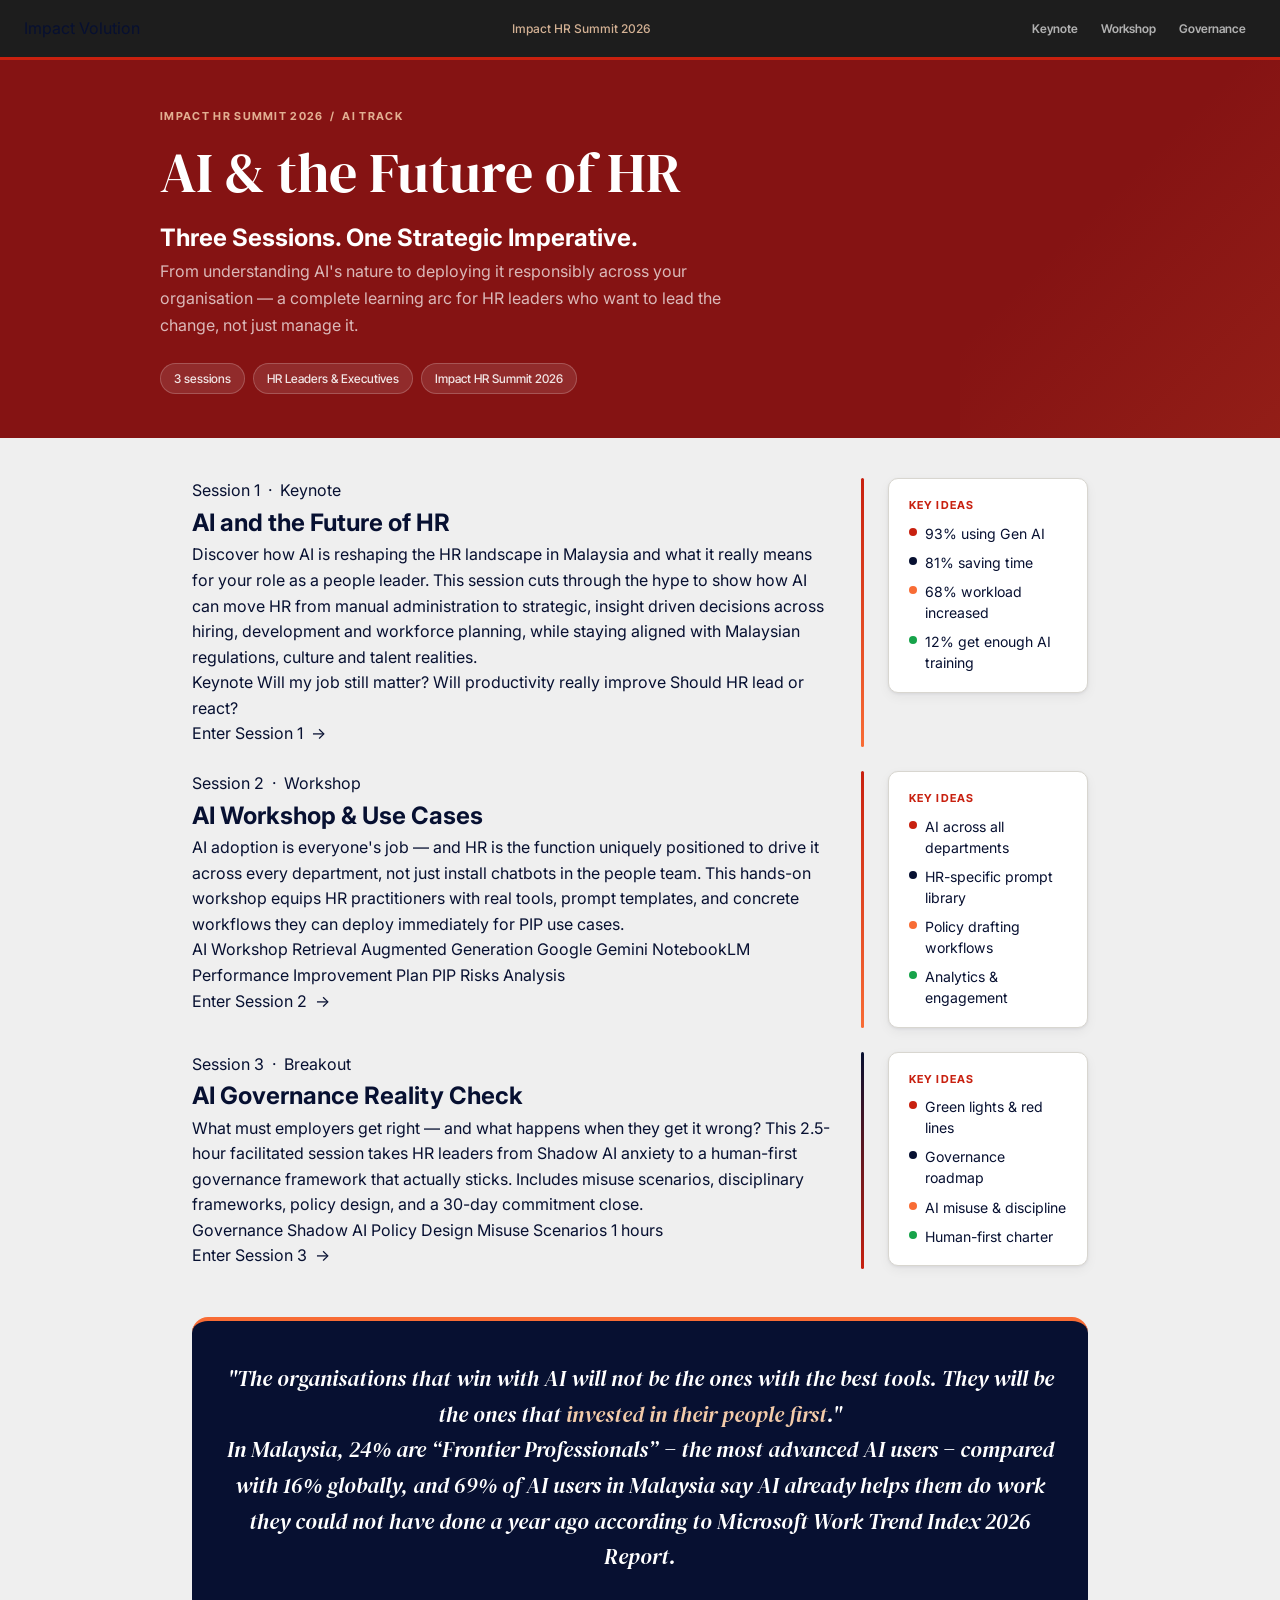
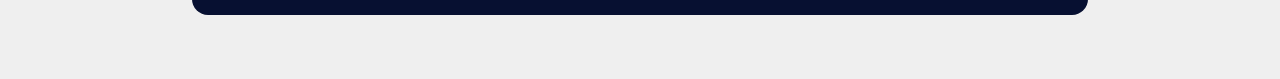
==== index.html @ 8b5d9329 "Update workshop description and duration" ====
<!DOCTYPE html>
<html lang="en">
<head>
  <meta charset="UTF-8">
  <meta name="viewport" content="width=device-width, initial-scale=1.0">
  <title>Impact HR Summit 2026 — Futurify AI</title>
  <link rel="stylesheet" href="styles.css">
</head>
<body>

<nav class="topbar">
  <div class="topbar-logos">
    <span class="topbar-logo-text">Impact Volution</span>
  </div>
  <span class="topbar-session">Impact HR Summit 2026</span>
  <div class="topbar-nav">
    <a href="keynote-v2.html">Keynote</a>
    <a href="workshop.html">Workshop</a>
    <a href="governance.html">Governance</a>    
  </div>
</nav>

<!-- Hero -->
<div class="landing-hero">
  <div style="max-width:960px;margin:0 auto;">
    <div class="conf-tag">Impact HR Summit 2026 &nbsp;/&nbsp; AI Track</div>
    <h1>AI &amp; the Future of HR</h1>
    <h2>Three Sessions. One Strategic Imperative.</h2>
    <p class="hero-sub">From understanding AI's nature to deploying it responsibly across your organisation — a complete learning arc for HR leaders who want to lead the change, not just manage it.</p>
    <div class="hero-chips">
      <span class="hero-chip">3 sessions</span>
      <span class="hero-chip">HR Leaders &amp; Executives</span>
      <span class="hero-chip">Impact HR Summit 2026</span>
    </div>
  </div>
</div>

<div class="page-shell">

  <!-- Session cards -->
  <div style="display:flex;flex-direction:column;gap:1.5rem;margin-bottom:3rem;">

    <!-- Session 1: Keynote -->
    <div class="session-card">
      <div style="display:flex;align-items:flex-start;gap:1.5rem;flex-wrap:wrap;">
        <div style="flex:1;min-width:260px;">
          <div class="session-num">Session 1 &nbsp;·&nbsp; Keynote</div>
          <h2>AI and the Future of HR</h2>
          <p>Discover how AI is reshaping the HR landscape in Malaysia and what it really means for your role as a people leader. This session cuts through the hype to show how AI can move HR from manual administration to strategic, insight driven decisions across hiring, development and workforce planning, while staying aligned with Malaysian regulations, culture and talent realities.</p>
          <div class="card-chips">
            <span class="card-chip">Keynote</span>
            <span class="card-chip">Will my job still matter?</span>
            <span class="card-chip">Will productivity really improve</span>
            <span class="card-chip">Should HR lead or react?</span>
          </div>
          <a href="keynote-v2.html" class="enter-btn">Enter Session 1 &nbsp;→</a>
        </div>
        <div style="width:3px;align-self:stretch;background:linear-gradient(to bottom,var(--col-red),var(--col-orange));border-radius:2px;flex-shrink:0;" class="session-accent-bar"></div>
        <div style="width:200px;flex-shrink:0;display:flex;flex-direction:column;gap:0.75rem;">
          <div class="card-sm" style="margin-bottom:0;">
            <div class="eyebrow">Key Ideas</div>
            <ul class="pill-list" style="margin-top:.5rem;">
              <li><span class="dot dot-red"></span>93% using Gen AI</li>
              <li><span class="dot dot-navy"></span>81% saving time</li>
              <li><span class="dot dot-orange"></span>68% workload increased</li>
              <li><span class="dot dot-green"></span>12% get enough AI training</li>
            </ul>
          </div>
        </div>
      </div>
    </div>

    <!-- Session 2: Workshop -->
    <div class="session-card">
      <div style="display:flex;align-items:flex-start;gap:1.5rem;flex-wrap:wrap;">
        <div style="flex:1;min-width:260px;">
          <div class="session-num">Session 2 &nbsp;·&nbsp; Workshop</div>
          <h2>AI Workshop &amp; Use Cases</h2>
          <p>AI adoption is everyone's job — and HR is the function uniquely positioned to drive it across every department, not just install chatbots in the people team. This hands-on workshop equips HR practitioners with real tools, prompt templates, and concrete workflows they can deploy immediately for PIP use cases.</p>
          <div class="card-chips">
            <span class="card-chip">AI Workshop</span>
            <span class="card-chip">Retrieval Augmented Generation</span>
            <span class="card-chip">Google Gemini</span>
            <span class="card-chip">NotebookLM</span>
            <span class="card-chip">Performance Improvement Plan</span>
            <span class="card-chip">PIP Risks Analysis</span>
          </div>
          <a href="workshop.html" class="enter-btn">Enter Session 2 &nbsp;→</a>
        </div>
        <div style="width:3px;align-self:stretch;background:linear-gradient(to bottom,var(--col-red),var(--col-orange));border-radius:2px;flex-shrink:0;" class="session-accent-bar"></div>
        <div style="width:200px;flex-shrink:0;display:flex;flex-direction:column;gap:0.75rem;">
          <div class="card-sm" style="margin-bottom:0;">
            <div class="eyebrow">Key Ideas</div>
            <ul class="pill-list" style="margin-top:.5rem;">
              <li><span class="dot dot-red"></span>AI across all departments</li>
              <li><span class="dot dot-navy"></span>HR-specific prompt library</li>
              <li><span class="dot dot-orange"></span>Policy drafting workflows</li>
              <li><span class="dot dot-green"></span>Analytics &amp; engagement</li>
            </ul>
          </div>
        </div>
      </div>
    </div>

    <!-- Session 3: Governance (external) -->
    <div class="session-card">
      <div style="display:flex;align-items:flex-start;gap:1.5rem;flex-wrap:wrap;">
        <div style="flex:1;min-width:260px;">
          <div class="session-num">Session 3 &nbsp;·&nbsp; Breakout</div>
          <h2>AI Governance Reality Check</h2>
          <p>What must employers get right — and what happens when they get it wrong? This 2.5-hour facilitated session takes HR leaders from Shadow AI anxiety to a human-first governance framework that actually sticks. Includes misuse scenarios, disciplinary frameworks, policy design, and a 30-day commitment close.</p>
          <div class="card-chips">
            <span class="card-chip">Governance</span>
            <span class="card-chip">Shadow AI</span>
            <span class="card-chip">Policy Design</span>
            <span class="card-chip">Misuse Scenarios</span>
            <span class="card-chip">1 hours</span>
          </div>
          <a href="https://webparts360-ai.github.io/impact-hr/governance.html" target="_blank" class="enter-btn external">Enter Session 3 &nbsp;→</a>
        </div>
        <div style="width:3px;align-self:stretch;background:linear-gradient(to bottom,var(--col-navy),var(--col-red));border-radius:2px;flex-shrink:0;" class="session-accent-bar"></div>
        <div style="width:200px;flex-shrink:0;display:flex;flex-direction:column;gap:0.75rem;">
          <div class="card-sm" style="margin-bottom:0;">
            <div class="eyebrow">Key Ideas</div>
            <ul class="pill-list" style="margin-top:.5rem;">
              <li><span class="dot dot-red"></span>Green lights &amp; red lines</li>
              <li><span class="dot dot-navy"></span>Governance roadmap</li>
              <li><span class="dot dot-orange"></span>AI misuse &amp; discipline</li>
              <li><span class="dot dot-green"></span>Human-first charter</li>
            </ul>
          </div>
        </div>
      </div>
    </div>

  </div>

  <!-- Closing quote -->
  <div class="final-quote">
    <p>"The organisations that win with AI will not be the ones with the best tools. They will be the ones that <span class="quote-accent">invested in their people first</span>."</br>In Malaysia, 24%  are “Frontier Professionals” − the most advanced AI users − compared with 16% globally, and 69% of AI users in Malaysia say AI already helps them do work they could not have done a year ago according to <a href="" target="_blank">Microsoft Work Trend Index 2026 Report</a>.</p>
  </div>

</div>

<style>
  @media (max-width: 700px) {
    .session-accent-bar { display: none; }
  }
</style>

</body>
</html>
---- styles.css ----
/* ============================================================
   Impact HR Summit 2026 — AI Governance Reality Check
   Shared stylesheet — conference-branded
   ============================================================ */

@import url('https://fonts.googleapis.com/css2?family=DM+Serif+Display:ital@0;1&family=Inter:wght@400;500;600&family=Inter+Tight:wght@600;700&display=swap');

/* --- Tokens --- */
:root {
  --col-bg:          #EFEFEF;
  --col-surface:     #FFFFFF;
  --col-border:      #D8D6D0;
  --col-border-lt:   #E6E4DF;

  /* Conference navy */
  --col-navy:        #071031;
  --col-navy-80:     rgba(7,16,49,0.80);
  --col-navy-12:     rgba(7,16,49,0.08);

  /* Conference red-orange scale */
  --col-red-dark:    #851313;
  --col-red:         #C8200F;
  --col-orange:      #F86C35;
  --col-peach:       #F3CBA9;

  /* Semantic */
  --col-green:       #166534;
  --col-green-bg:    #DCFCE7;
  --col-green-bd:    #BBF7D0;
  --col-amber:       #92400E;
  --col-amber-bg:    #FEF3C7;
  --col-amber-bd:    #FCD34D;
  --col-red-bg:      #FEE2E2;
  --col-red-bd:      #FECACA;
  --col-red-text:    #991B1B;

  --col-muted:       #4A4E6A;
  --col-text:        #071031;

  --ff-display:      'DM Serif Display', Georgia, serif;
  --ff-body:         'Inter', system-ui, sans-serif;
  --ff-tight:        'Inter Tight', 'Inter', system-ui, sans-serif;

  --radius-sm:       6px;
  --radius-md:       10px;
  --radius-lg:       16px;

  --shadow-card:     0 1px 3px rgba(7,16,49,0.07), 0 4px 12px rgba(7,16,49,0.05);
}

/* --- Reset --- */
*, *::before, *::after { box-sizing: border-box; margin: 0; padding: 0; }
html { font-size: 16px; scroll-behavior: smooth; }
body {
  font-family: var(--ff-body);
  background: var(--col-bg);
  color: var(--col-text);
  line-height: 1.6;
  min-height: 100vh;
}
img { display: block; max-width: 100%; }
a { color: inherit; text-decoration: none; }

/* ── Top nav ── */
.topbar {
  position: sticky;
  top: 0;
  z-index: 100;
  background: #1D1D1D;
  border-bottom: 3px solid var(--col-red);
  height: 60px;
  display: flex;
  align-items: center;
  justify-content: space-between;
  padding: 0 1.5rem;
  gap: 1rem;
}
.topbar-logos {
  display: flex;
  align-items: center;
  gap: 14px;
}
.topbar-logos img.conf-logo {
  height: 36px;
  width: auto;
  /* logo has black bg — mix-blend makes it work on navy */
  mix-blend-mode: lighten;
  filter: brightness(1.1);
}
.topbar-logos img.co-logo {
  height: 30px;
  width: auto;
  mix-blend-mode: lighten;
  filter: brightness(1.1);
}
.topbar-logo-sep {
  width: 1px;
  height: 24px;
  background: rgba(255,255,255,0.2);
}
.topbar-session {
  font-size: 12px;
  color: var(--col-peach);
  font-weight: 500;
  opacity: 0.85;
  white-space: nowrap;
  overflow: hidden;
  text-overflow: ellipsis;
  max-width: 320px;
}
.topbar-nav {
  display: flex;
  align-items: center;
  gap: 3px;
  flex-shrink: 0;
}
.topbar-nav a {
  font-size: 12px;
  font-weight: 600;
  color: rgba(255,255,255,0.65);
  padding: 5px 10px;
  border-radius: var(--radius-sm);
  transition: background 0.15s, color 0.15s;
  white-space: nowrap;
  font-family: var(--ff-tight);
}
.topbar-nav a:hover {
  background: rgba(255,255,255,0.1);
  color: #fff;
}
.topbar-nav a.active {
  background: var(--col-red);
  color: #fff;
}

/* ── Page shell ── */
.page-shell {
  max-width: 960px;
  margin: 0 auto;
  padding: 2.5rem 2rem 4rem;
}

/* ── Eyebrow ── */
.eyebrow {
  font-family: var(--ff-tight);
  font-size: 11px;
  font-weight: 700;
  letter-spacing: 0.1em;
  text-transform: uppercase;
  color: var(--col-red);
  margin-bottom: 0.4rem;
}

/* ── Page hero ── */
.page-hero {
  background: linear-gradient(135deg, #851313 0%, #C8200F 55%, #F86C35 100%);
  padding: 2.5rem 2rem 2rem;
  border-radius: var(--radius-lg);
  margin-bottom: 2.5rem;
}

.page-hero h1 {
  color: #fff;
}

.page-hero p {
  color: rgba(255,255,255,0.80);
}

.page-hero .eyebrow {
  color: rgba(255,255,255,0.70);
}

.page-hero .time-chip {
  background: rgba(0,0,0,0.25);
  color: #fff;
}

.page-hero .phase-chip {
  background: rgba(255,255,255,0.12);
  border-color: rgba(255,255,255,0.25);
  color: rgba(255,255,255,0.88);
}

.time-chip {
  display: inline-flex;
  align-items: center;
  gap: 5px;
  background: var(--col-navy);
  color: #fff;
  font-size: 12px;
  font-weight: 600;
  padding: 4px 12px;
  border-radius: 20px;
  font-family: var(--ff-tight);
}
.phase-chip {
  display: inline-flex;
  align-items: center;
  gap: 5px;
  background: var(--col-surface);
  border: 1px solid var(--col-border);
  color: var(--col-muted);
  font-size: 12px;
  font-weight: 500;
  padding: 4px 12px;
  border-radius: 20px;
  font-family: var(--ff-tight);
}

/* ── Cards ── */
.card {
  background: var(--col-surface);
  border: 1px solid var(--col-border);
  border-radius: var(--radius-lg);
  box-shadow: var(--shadow-card);
  padding: 1.5rem;
  margin-bottom: 1.25rem;
}
.card-sm {
  background: var(--col-surface);
  border: 1px solid var(--col-border);
  border-radius: var(--radius-md);
  box-shadow: var(--shadow-card);
  padding: 1.125rem 1.25rem;
  margin-bottom: 1rem;
}
.card h2 {
  font-family: var(--ff-display);
  font-size: 1.35rem;
  font-weight: 400;
  margin-bottom: 0.5rem;
  color: var(--col-navy);
}
.card h3 {
  font-family: var(--ff-tight);
  font-size: 0.95rem;
  font-weight: 600;
  margin-bottom: 0.4rem;
  color: var(--col-navy);
}
.card p { font-size: 0.9rem; color: var(--col-muted); line-height: 1.65; }

/* ── Grids ── */
.grid-2 {
  display: grid;
  grid-template-columns: 1fr 1fr;
  gap: 1.25rem;
  margin-bottom: 1.25rem;
}
.grid-3 {
  display: grid;
  grid-template-columns: 1fr 1fr 1fr;
  gap: 1rem;
  margin-bottom: 1.25rem;
}
@media (max-width: 700px) {
  .grid-2, .grid-3 { grid-template-columns: 1fr; }
  .topbar-session { display: none; }
  .topbar-nav a { font-size: 11px; padding: 4px 7px; }
}

/* ── Left-accent activity card ── */
.activity-card {
  background: var(--col-surface);
  border: 1px solid var(--col-border);
  border-left: 4px solid var(--col-navy);
  border-radius: 0 var(--radius-md) var(--radius-md) 0;
  padding: 1.125rem 1.25rem;
  margin-bottom: 1rem;
  box-shadow: var(--shadow-card);
}
.activity-card.green  { border-left-color: #16A34A; }
.activity-card.amber  { border-left-color: var(--col-orange); }
.activity-card.red    { border-left-color: var(--col-red); }
.activity-card h3 {
  font-family: var(--ff-tight);
  font-size: 0.95rem;
  font-weight: 600;
  margin-bottom: 0.35rem;
  color: var(--col-navy);
}
.activity-card p { font-size: 0.88rem; color: var(--col-muted); line-height: 1.6; }

/* ── Exercise box ── */
.exercise-box {
  background: rgba(7,16,49,0.04);
  border: 1px solid rgba(7,16,49,0.14);
  border-left: 4px solid var(--col-orange);
  border-radius: 0 var(--radius-md) var(--radius-md) 0;
  padding: 1.125rem 1.25rem;
  margin: 1rem 0;
}
.exercise-box .ex-label {
  font-family: var(--ff-tight);
  font-size: 11px;
  font-weight: 700;
  letter-spacing: 0.09em;
  text-transform: uppercase;
  color: var(--col-red);
  margin-bottom: 0.5rem;
}
.exercise-box p { font-size: 0.88rem; color: var(--col-text); line-height: 1.65; margin-bottom: 0.4rem; }
.exercise-box p:last-child { margin-bottom: 0; }
.exercise-box .prompt-text { font-style: italic; color: var(--col-muted); }

/* ── Hard question callout ── */
.hq-box {
  background: #FFF5F5;
  border: 1px solid #FECACA;
  border-left: 4px solid var(--col-red);
  border-radius: 0 var(--radius-md) var(--radius-md) 0;
  padding: 0.875rem 1.125rem;
  margin: 0.75rem 0;
  font-size: 0.9rem;
  color: var(--col-red-dark);
  line-height: 1.6;
}
.hq-box .hq-label {
  font-family: var(--ff-tight);
  font-size: 10px;
  font-weight: 700;
  letter-spacing: 0.1em;
  text-transform: uppercase;
  color: var(--col-red);
  margin-bottom: 0.35rem;
}

/* ── Dot lists ── */
.pill-list {
  list-style: none;
  display: flex;
  flex-direction: column;
  gap: 0.5rem;
  margin: 0.75rem 0 0;
}
.pill-list li {
  display: flex;
  align-items: flex-start;
  gap: 8px;
  font-size: 0.88rem;
  line-height: 1.5;
  color: var(--col-text);
}
.pill-list .dot {
  width: 8px;
  height: 8px;
  border-radius: 50%;
  flex-shrink: 0;
  margin-top: 5px;
}
.dot-green  { background: #16A34A; }
.dot-red    { background: var(--col-red); }
.dot-navy   { background: var(--col-navy); }
.dot-orange { background: var(--col-orange); }

/* ── Stage list ── */
.stage-list { display: flex; flex-direction: column; gap: 0.75rem; margin: 0.75rem 0 0; }
.stage-row  { display: flex; align-items: flex-start; gap: 12px; }
.stage-num {
  width: 26px; height: 26px;
  border-radius: 50%;
  background: var(--col-red);
  color: #fff;
  font-family: var(--ff-tight);
  font-size: 12px; font-weight: 700;
  display: flex; align-items: center; justify-content: center;
  flex-shrink: 0; margin-top: 1px;
}
.stage-body h4 { font-family: var(--ff-tight); font-size: 0.9rem; font-weight: 600; margin-bottom: 2px; color: var(--col-navy); }
.stage-body p  { font-size: 0.83rem; color: var(--col-muted); line-height: 1.55; }

/* ── Checklist ── */
.checklist { list-style: none; display: flex; flex-direction: column; gap: 0.5rem; margin: 0.75rem 0 0; }
/*
.checklist li { display: flex; align-items: flex-start; gap: 9px; font-size: 0.88rem; color: var(--col-muted); line-height: 1.5; }
*/
.checklist li {
  display: flex;
  align-items: flex-start;
  gap: 9px;
  font-size: 0.88rem;
  color: var(--col-muted);
  line-height: 1.5;
}

.checklist li > span,
.checklist li > p,
.checklist li > div:last-child {
  flex: 1;
  min-width: 0;
}
.check-icon {
  width: 16px; height: 16px;
  border-radius: 4px;
  border: 1.5px solid var(--col-border);
  flex-shrink: 0; margin-top: 2px;
  display: flex; align-items: center; justify-content: center;
}
.check-icon.filled {
  background: var(--col-red);
  border-color: var(--col-red);
}
.check-icon.filled::after {
  content: '';
  display: block;
  width: 8px; height: 5px;
  border-left: 2px solid #fff;
  border-bottom: 2px solid #fff;
  transform: rotate(-45deg) translate(1px, -1px);
}

/* ── Image placeholder ── */
.img-placeholder {
  width: 100%;
  background: #F0EEE9;
  border: 1.5px dashed var(--col-border);
  border-radius: var(--radius-md);
  display: flex;
  flex-direction: column;
  align-items: center;
  justify-content: center;
  gap: 8px;
  color: var(--col-muted);
  font-size: 0.8rem;
  text-align: center;
  padding: 1.5rem 1rem;
}
.img-placeholder svg { opacity: 0.3; }

/* ── Stat cards ── */
.stat-card {
  background: var(--col-surface);
  border: 1px solid var(--col-border);
  border-top: 3px solid var(--col-red);
  border-radius: var(--radius-md);
  padding: 1.25rem;
  text-align: center;
  box-shadow: var(--shadow-card);
}
.stat-card .stat-num {
  font-family: var(--ff-display);
  font-size: 2rem;
  color: var(--col-navy);
  line-height: 1.1;
  margin-bottom: 0.35rem;
}
.stat-card .stat-label { font-size: 0.8rem; color: var(--col-muted); line-height: 1.4; }

/* ── Rhetorical question banner ── */
.rq-banner {
  background: var(--col-navy);
  color: #fff;
  border-radius: var(--radius-md);
  padding: 1.125rem 1.5rem;
  margin: 0.75rem 0;
  font-family: var(--ff-display);
  font-size: 1.1rem;
  font-style: italic;
  line-height: 1.5;
  border-left: 4px solid var(--col-orange);
}

/* ── Tools / scenario tables ── */
.tools-table { width: 100%; border-collapse: collapse; font-size: 0.85rem; }
.tools-table th {
  font-family: var(--ff-tight);
  font-size: 11px; font-weight: 700;
  letter-spacing: 0.07em; text-transform: uppercase;
  color: var(--col-muted);
  text-align: left;
  padding: 10px 12px;
  border-bottom: 1px solid var(--col-border);
  background: var(--col-bg);
}
.tools-table td {
  padding: 10px 12px;
  border-bottom: 1px solid var(--col-border-lt);
  vertical-align: top;
  color: var(--col-text);
  line-height: 1.5;
}
.tools-table tr:last-child td { border-bottom: none; }
.tools-table tr:hover td { background: #F7F6F2; }

/* ── Badges ── */
.badge-green  { display: inline-block; background: var(--col-green-bg);  color: var(--col-green);    font-size: 11px; font-weight: 600; padding: 2px 8px; border-radius: 20px; border: 1px solid var(--col-green-bd); }
.badge-amber  { display: inline-block; background: var(--col-amber-bg);  color: var(--col-amber);    font-size: 11px; font-weight: 600; padding: 2px 8px; border-radius: 20px; border: 1px solid var(--col-amber-bd); }
.badge-red    { display: inline-block; background: var(--col-red-bg);    color: var(--col-red-text); font-size: 11px; font-weight: 600; padding: 2px 8px; border-radius: 20px; border: 1px solid var(--col-red-bd); }
.badge-navy   { display: inline-block; background: var(--col-navy-12);   color: var(--col-navy);     font-size: 11px; font-weight: 600; padding: 2px 8px; border-radius: 20px; border: 1px solid rgba(7,16,49,0.18); }

/* ── Section divider ── */
.section-divider { border: none; border-top: 1px solid var(--col-border); margin: 2rem 0; }

/* ── Facilitator note ── */
.facilitator-note {
  background: rgba(7,16,49,0.04);
  border: 1px solid var(--col-border);
  border-radius: var(--radius-md);
  padding: 0.875rem 1.125rem;
  margin: 0.75rem 0;
  font-size: 0.83rem;
  color: var(--col-muted);
  line-height: 1.6;
}
.facilitator-note strong { font-weight: 600; color: var(--col-navy); }

/* ── Pledge card ── */
.pledge-card {
  background: var(--col-navy);
  color: #fff;
  border-radius: var(--radius-lg);
  padding: 2rem;
  margin-bottom: 1.25rem;
}
.pledge-card h2 {
  font-family: var(--ff-display);
  font-size: 1.5rem; font-weight: 400;
  color: #fff; margin-bottom: 0.5rem;
}
.pledge-card p { font-size: 0.9rem; color: rgba(255,255,255,0.72); line-height: 1.65; }
.pledge-option {
  background: rgba(255,255,255,0.08);
  border: 1px solid rgba(255,255,255,0.15);
  border-left: 3px solid var(--col-orange);
  border-radius: 0 var(--radius-md) var(--radius-md) 0;
  padding: 0.875rem 1.125rem;
  margin-top: 0.75rem;
  font-size: 0.88rem;
  color: rgba(255,255,255,0.88);
  line-height: 1.55;
}
.pledge-option strong { display: block; font-family: var(--ff-tight); font-size: 0.85rem; font-weight: 600; color: var(--col-peach); margin-bottom: 3px; }

/* ── Landing hero ── */
.landing-hero {
  background: var(--col-red-dark);
  color: #fff;
  padding: 3rem 2rem 2.75rem;
  position: relative;
  overflow: hidden;
}
.landing-hero::before {
  content: '';
  position: absolute;
  top: 0; right: 0;
  width: 320px; height: 100%;
  background: linear-gradient(135deg, transparent 40%, rgba(248,108,53,0.12) 100%);
  pointer-events: none;
}
.landing-hero .conf-tag {
  font-family: var(--ff-tight);
  font-size: 11px; font-weight: 700;
  letter-spacing: 0.12em; text-transform: uppercase;
  color: var(--col-peach); opacity: 0.85;
  margin-bottom: 1rem;
}
.landing-hero h1 {
  font-family: var(--ff-display);
  font-size: clamp(2.25rem, 6vw, 3.5rem);
  font-weight: 400;
  line-height: 1.1; color: #fff;
  max-width: 700px; margin-bottom: 1rem;
}
.landing-hero .hero-sub {
  font-size: 1rem;
  color: rgba(255,255,255,0.70);
  max-width: 580px; line-height: 1.7; margin-bottom: 1.5rem;
}
.landing-hero .hero-chips { display: flex; flex-wrap: wrap; gap: 0.5rem; }
.hero-chip {
  background: rgba(255,255,255,0.10);
  border: 1px solid rgba(255,255,255,0.20);
  color: rgba(255,255,255,0.88);
  font-size: 12px; font-weight: 500;
  padding: 5px 13px; border-radius: 20px;
  font-family: var(--ff-tight);
}

/* ── Agenda table ── */
.agenda-table { width: 100%; border-collapse: collapse; }
.agenda-table tr:hover td { background: #F7F6F2; }
.agenda-table td { padding: 13px 14px; border-bottom: 1px solid var(--col-border-lt); font-size: 0.88rem; vertical-align: top; }
.agenda-table tr:last-child td { border-bottom: none; }
.agenda-table .at-time { width: 110px; color: var(--col-muted); font-family: var(--ff-tight); font-size: 12px; font-weight: 600; white-space: nowrap; }
.agenda-table .at-title { font-weight: 500; color: var(--col-navy); line-height: 1.4; }
.agenda-table .at-desc  { font-size: 0.82rem; color: var(--col-muted); margin-top: 2px; line-height: 1.45; }
.agenda-table .at-link a { font-size: 12px; font-weight: 600; color: var(--col-red); text-decoration: underline; text-underline-offset: 2px; white-space: nowrap; font-family: var(--ff-tight); }
.agenda-table .at-type { width: 90px; text-align: right; }

@media (max-width: 700px) {
  .grid-2, .grid-3 { grid-template-columns: 1fr; }
  .topbar-session { display: none; }
  .topbar-nav a { font-size: 11px; padding: 4px 7px; }

  /* Stack agenda table rows */
  .agenda-table,
  .agenda-table tbody,
  .agenda-table tr,
  .agenda-table td {
    display: block;
    width: 100%;
  }

  .agenda-table tr {
    margin-bottom: 1rem;
    border: 1px solid var(--col-border);
    border-radius: var(--radius-md);
    padding: 0.75rem;
    background: var(--col-surface);
  }

  .agenda-table td {
    padding: 2px 0;
    border: none;
  }

  .agenda-table .at-time {
    font-size: 11px;
    color: var(--col-red);
    margin-bottom: 4px;
  }

  .agenda-table .at-type,
  .agenda-table .at-link {
    display: inline-block;
    width: auto;
    margin-top: 6px;
    margin-right: 8px;
    text-align: left;
  }
}

/* ── Vocabulary table ── */
.vocab-table { width: 100%; border-collapse: collapse; font-size: 0.85rem; }
.vocab-table th { font-family: var(--ff-tight); font-size: 11px; font-weight: 700; letter-spacing: 0.07em; text-transform: uppercase; color: var(--col-muted); text-align: left; padding: 10px 12px; border-bottom: 1px solid var(--col-border); background: var(--col-bg); }
.vocab-table td { padding: 10px 12px; border-bottom: 1px solid var(--col-border-lt); vertical-align: top; line-height: 1.5; }
.vocab-table tr:last-child td { border-bottom: none; }
.vocab-table tr:hover td { background: #F7F6F2; }

/* ── Section header strip ── */
.section-header-strip { display: flex; align-items: center; justify-content: space-between; margin-bottom: 1rem; }
.section-header-strip h2 { font-family: var(--ff-display); font-size: 1.4rem; font-weight: 400; color: var(--col-navy); }

/* ── Footer page nav ── */
.page-footer-nav {
  display: flex; justify-content: space-between; align-items: center;
  margin-top: 3rem; padding-top: 1.5rem; border-top: 1px solid var(--col-border);
}
.page-footer-nav a {
  font-family: var(--ff-tight); font-size: 13px; font-weight: 600;
  color: var(--col-navy);
  display: flex; align-items: center; gap: 6px;
  padding: 8px 16px;
  border: 1px solid var(--col-border);
  border-radius: var(--radius-md);
  background: var(--col-surface);
  transition: background 0.15s, border-color 0.15s;
}
.page-footer-nav a:hover { background: var(--col-bg); border-color: var(--col-navy); }
.page-footer-nav a.primary {
  background: var(--col-red);
  color: #fff; border-color: var(--col-red);
}
.page-footer-nav a.primary:hover { background: var(--col-red-dark); border-color: var(--col-red-dark); }

/* ── Final quote card ── */
.final-quote {
  background: var(--col-navy);
  border-radius: var(--radius-lg);
  padding: 2.5rem 2rem;
  text-align: center;
  border-top: 4px solid var(--col-orange);
}
.final-quote p {
  font-family: var(--ff-display);
  font-size: clamp(1.1rem, 2.5vw, 1.35rem);
  font-weight: 400; font-style: italic;
  color: #fff; line-height: 1.65;
}
.final-quote .quote-accent { color: var(--col-peach); }

/* ── Utility ── */
.mt-1 { margin-top: 0.5rem; }
.mt-2 { margin-top: 1rem; }
.mt-3 { margin-top: 1.5rem; }
.mb-1 { margin-bottom: 0.5rem; }
.mb-2 { margin-bottom: 1rem; }
.text-muted  { color: var(--col-muted); font-size: 0.88rem; }
.text-sm     { font-size: 0.83rem; }
.fw-600      { font-weight: 600; }
.full-width  { grid-column: 1 / -1; }
.color-red   { color: var(--col-red); }
.color-green { color: var(--col-green); }
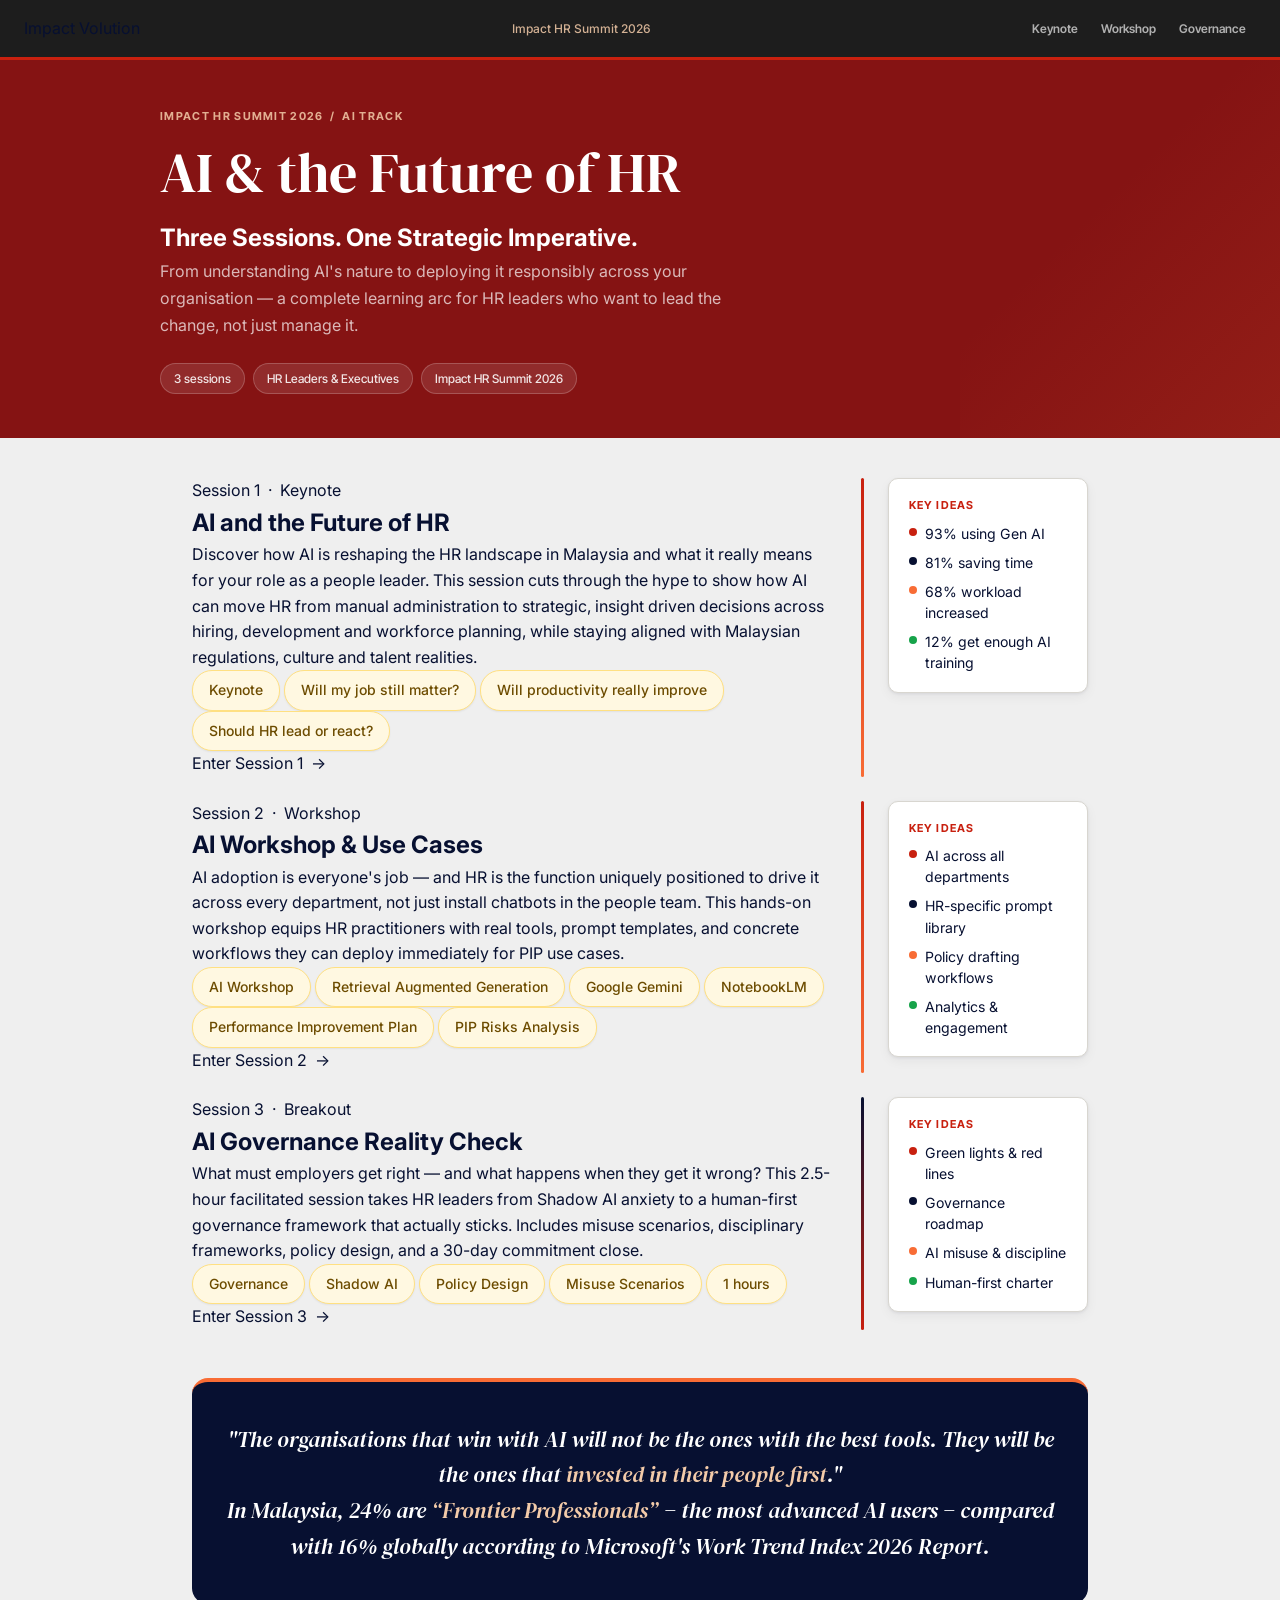
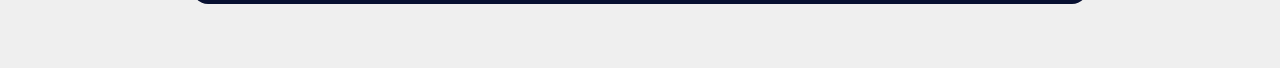
==== commit 78e3991b: "Revise AI quote and enhance citation in index.html Updated quote to highlight 'Frontier Professional" ====
--- a/index.html
+++ b/index.html
@@ -137,7 +137,7 @@
 
   <!-- Closing quote -->
   <div class="final-quote">
-    <p>"The organisations that win with AI will not be the ones with the best tools. They will be the ones that <span class="quote-accent">invested in their people first</span>."</br>In Malaysia, 24%  are “Frontier Professionals” − the most advanced AI users − compared with 16% globally, and 69% of AI users in Malaysia say AI already helps them do work they could not have done a year ago according to <a href="" target="_blank">Microsoft Work Trend Index 2026 Report</a>.</p>
+    <p>"The organisations that win with AI will not be the ones with the best tools. They will be the ones that <span class="quote-accent">invested in their people first</span>."</br>In Malaysia, 24%  are <span class="quote-accent">“Frontier Professionals”</span> − the most advanced AI users − compared with 16% globally according to <a href="https://assets-c4akfrf5b4d3f4b7.z01.azurefd.net/assets/2026/05/2026_Work_Trend_Index_Annual_Report_070726_6a4e59bd9c9c3.pdf" target="_blank">Microsoft's Work Trend Index 2026 Report</a>.</p>
   </div>
 
 </div>
--- a/styles.css
+++ b/styles.css
@@ -180,6 +180,26 @@
   background: rgba(255,255,255,0.12);
   border-color: rgba(255,255,255,0.25);
   color: rgba(255,255,255,0.88);
+}
+
+.card-chip {
+  display: inline-flex;
+  align-items: center;
+  gap: 8px;
+  padding: 8px 16px;
+  background-color: #FFF8E1;
+  border: 1px solid #FFE082;
+  border-radius: 20px;
+  font-size: 14px;
+  font-weight: 500;
+  color: #6D4C00;
+  box-shadow: 0 1px 2px rgba(0, 0, 0, 0.06);
+  transition: box-shadow 0.15s ease, transform 0.15s ease;
+}
+
+.card-chip:hover {
+  box-shadow: 0 2px 6px rgba(0, 0, 0, 0.1);
+  transform: translateY(-1px);
 }
 
 .time-chip {
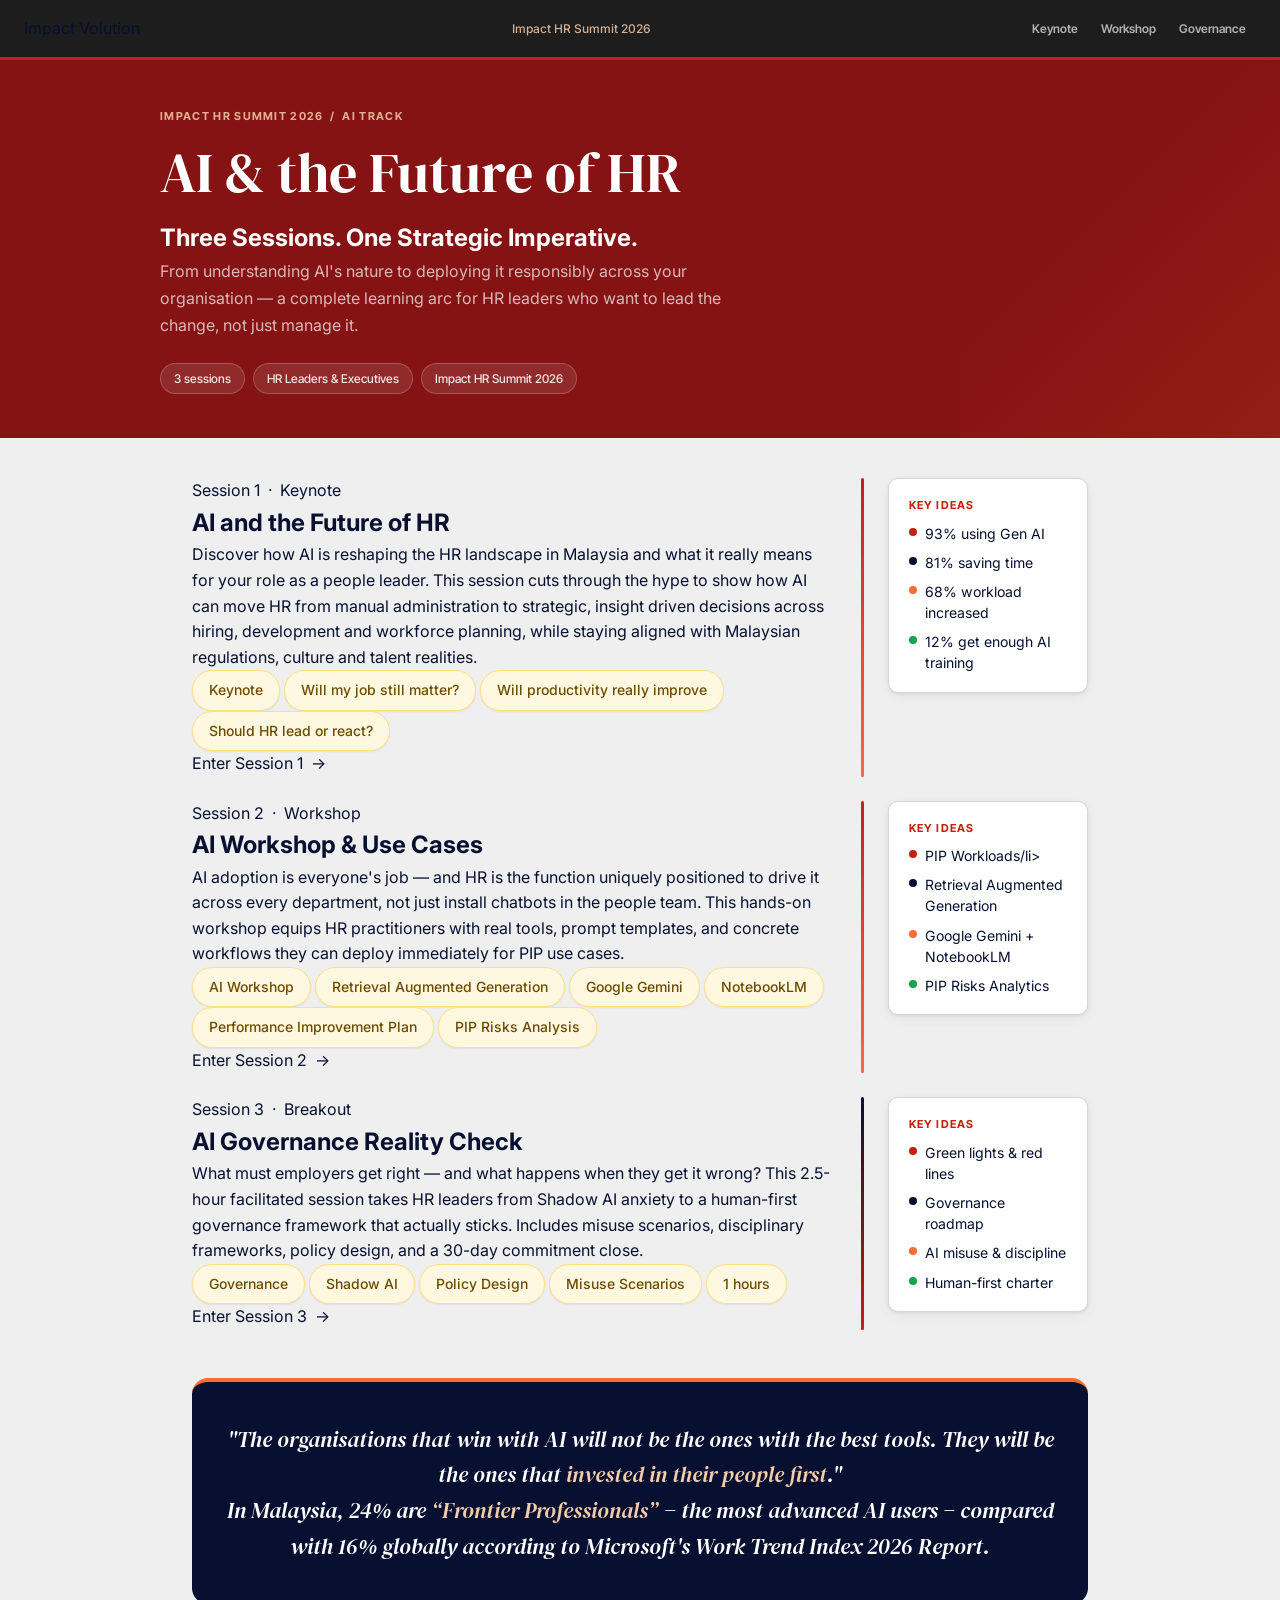
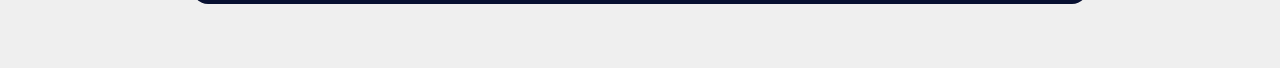
==== commit 29b28016: "Update key ideas in index.html" ====
--- a/index.html
+++ b/index.html
@@ -92,10 +92,10 @@
           <div class="card-sm" style="margin-bottom:0;">
             <div class="eyebrow">Key Ideas</div>
             <ul class="pill-list" style="margin-top:.5rem;">
-              <li><span class="dot dot-red"></span>AI across all departments</li>
-              <li><span class="dot dot-navy"></span>HR-specific prompt library</li>
-              <li><span class="dot dot-orange"></span>Policy drafting workflows</li>
-              <li><span class="dot dot-green"></span>Analytics &amp; engagement</li>
+              <li><span class="dot dot-red"></span>PIP Workloads/li>
+              <li><span class="dot dot-navy"></span>Retrieval Augmented Generation</li>
+              <li><span class="dot dot-orange"></span>Google Gemini + NotebookLM</li>
+              <li><span class="dot dot-green"></span>PIP Risks Analytics</li>
             </ul>
           </div>
         </div>
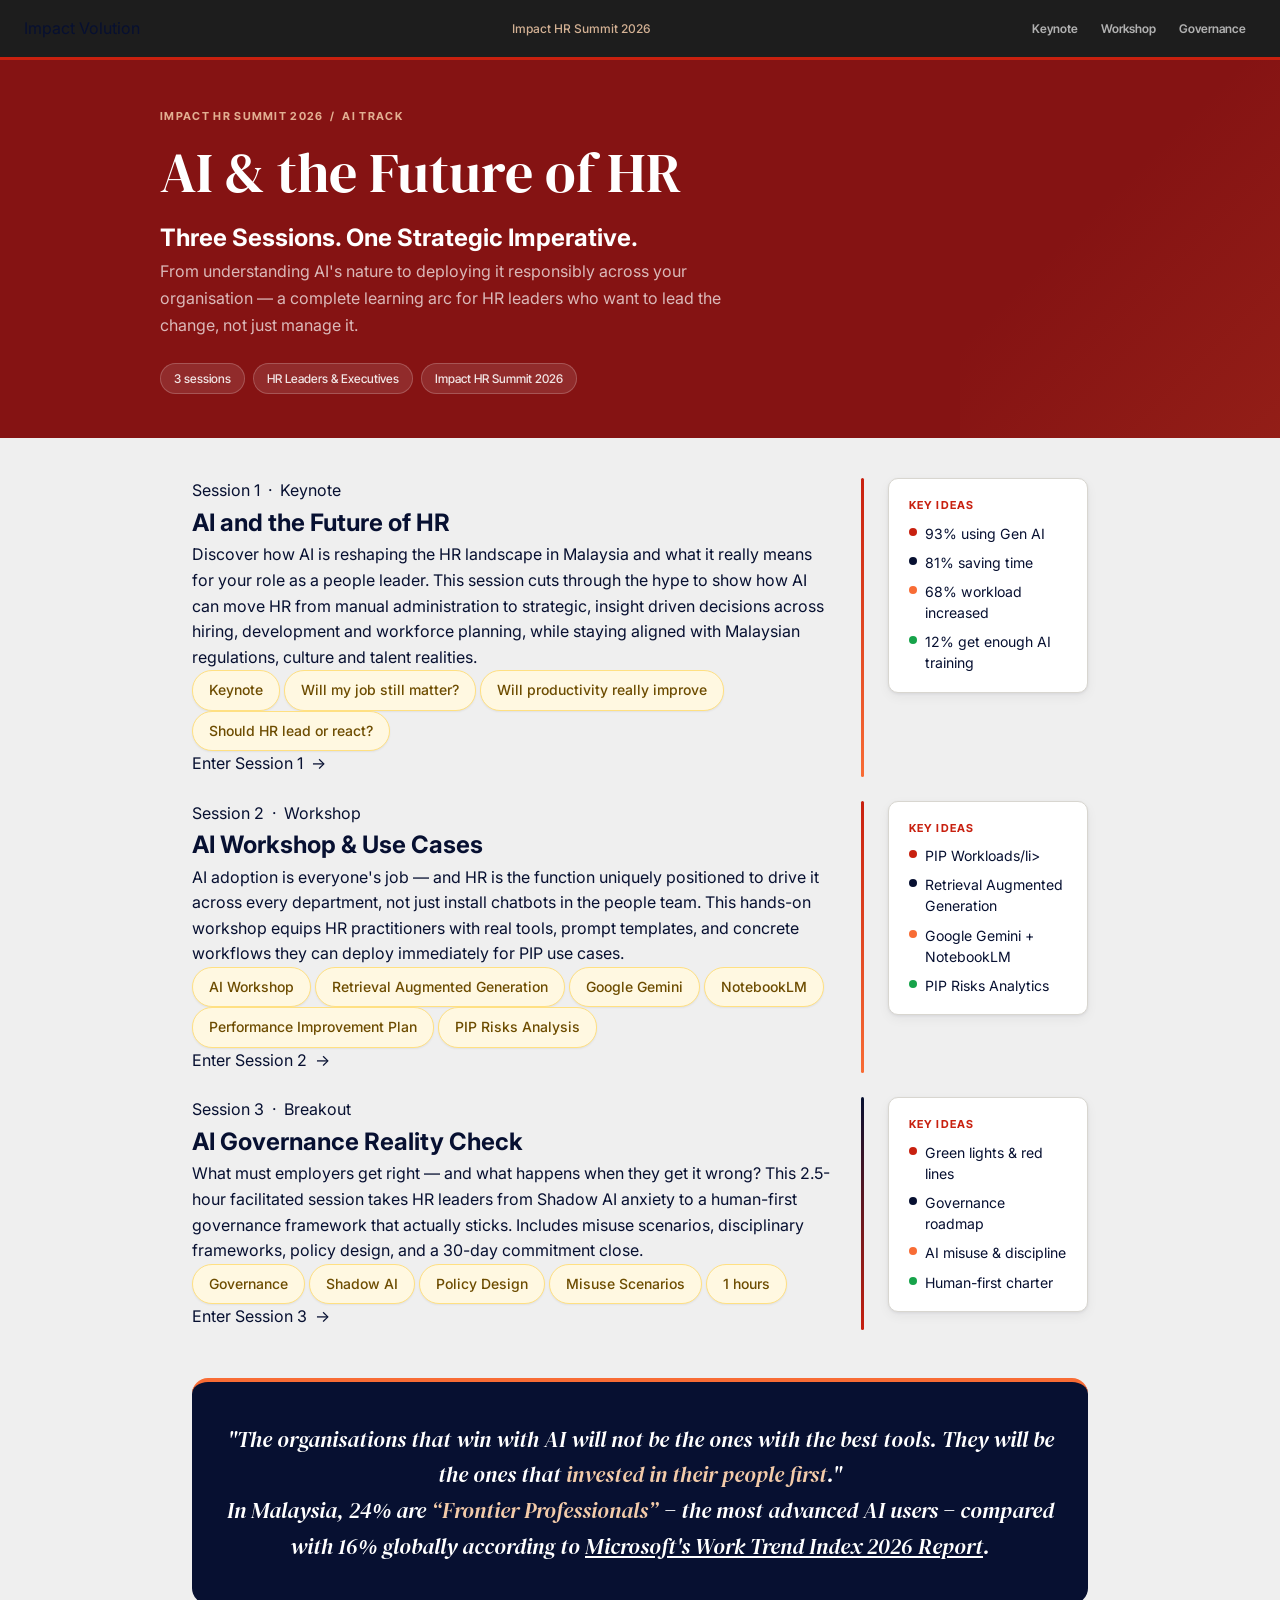
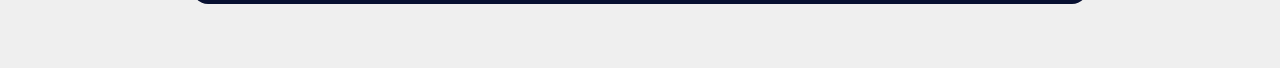
==== commit 82da7d8a: "Enhance quote with underlined link to report Updated the quote to include underlined text for emphas" ====
--- a/index.html
+++ b/index.html
@@ -137,7 +137,7 @@
 
   <!-- Closing quote -->
   <div class="final-quote">
-    <p>"The organisations that win with AI will not be the ones with the best tools. They will be the ones that <span class="quote-accent">invested in their people first</span>."</br>In Malaysia, 24%  are <span class="quote-accent">“Frontier Professionals”</span> − the most advanced AI users − compared with 16% globally according to <a href="https://assets-c4akfrf5b4d3f4b7.z01.azurefd.net/assets/2026/05/2026_Work_Trend_Index_Annual_Report_070726_6a4e59bd9c9c3.pdf" target="_blank">Microsoft's Work Trend Index 2026 Report</a>.</p>
+    <p>"The organisations that win with AI will not be the ones with the best tools. They will be the ones that <span class="quote-accent">invested in their people first</span>."</br>In Malaysia, 24%  are <span class="quote-accent">“Frontier Professionals”</span> − the most advanced AI users − compared with 16% globally according to <a href="https://assets-c4akfrf5b4d3f4b7.z01.azurefd.net/assets/2026/05/2026_Work_Trend_Index_Annual_Report_070726_6a4e59bd9c9c3.pdf" target="_blank"><u>Microsoft's Work Trend Index 2026 Report</u></a>.</p>
   </div>
 
 </div>
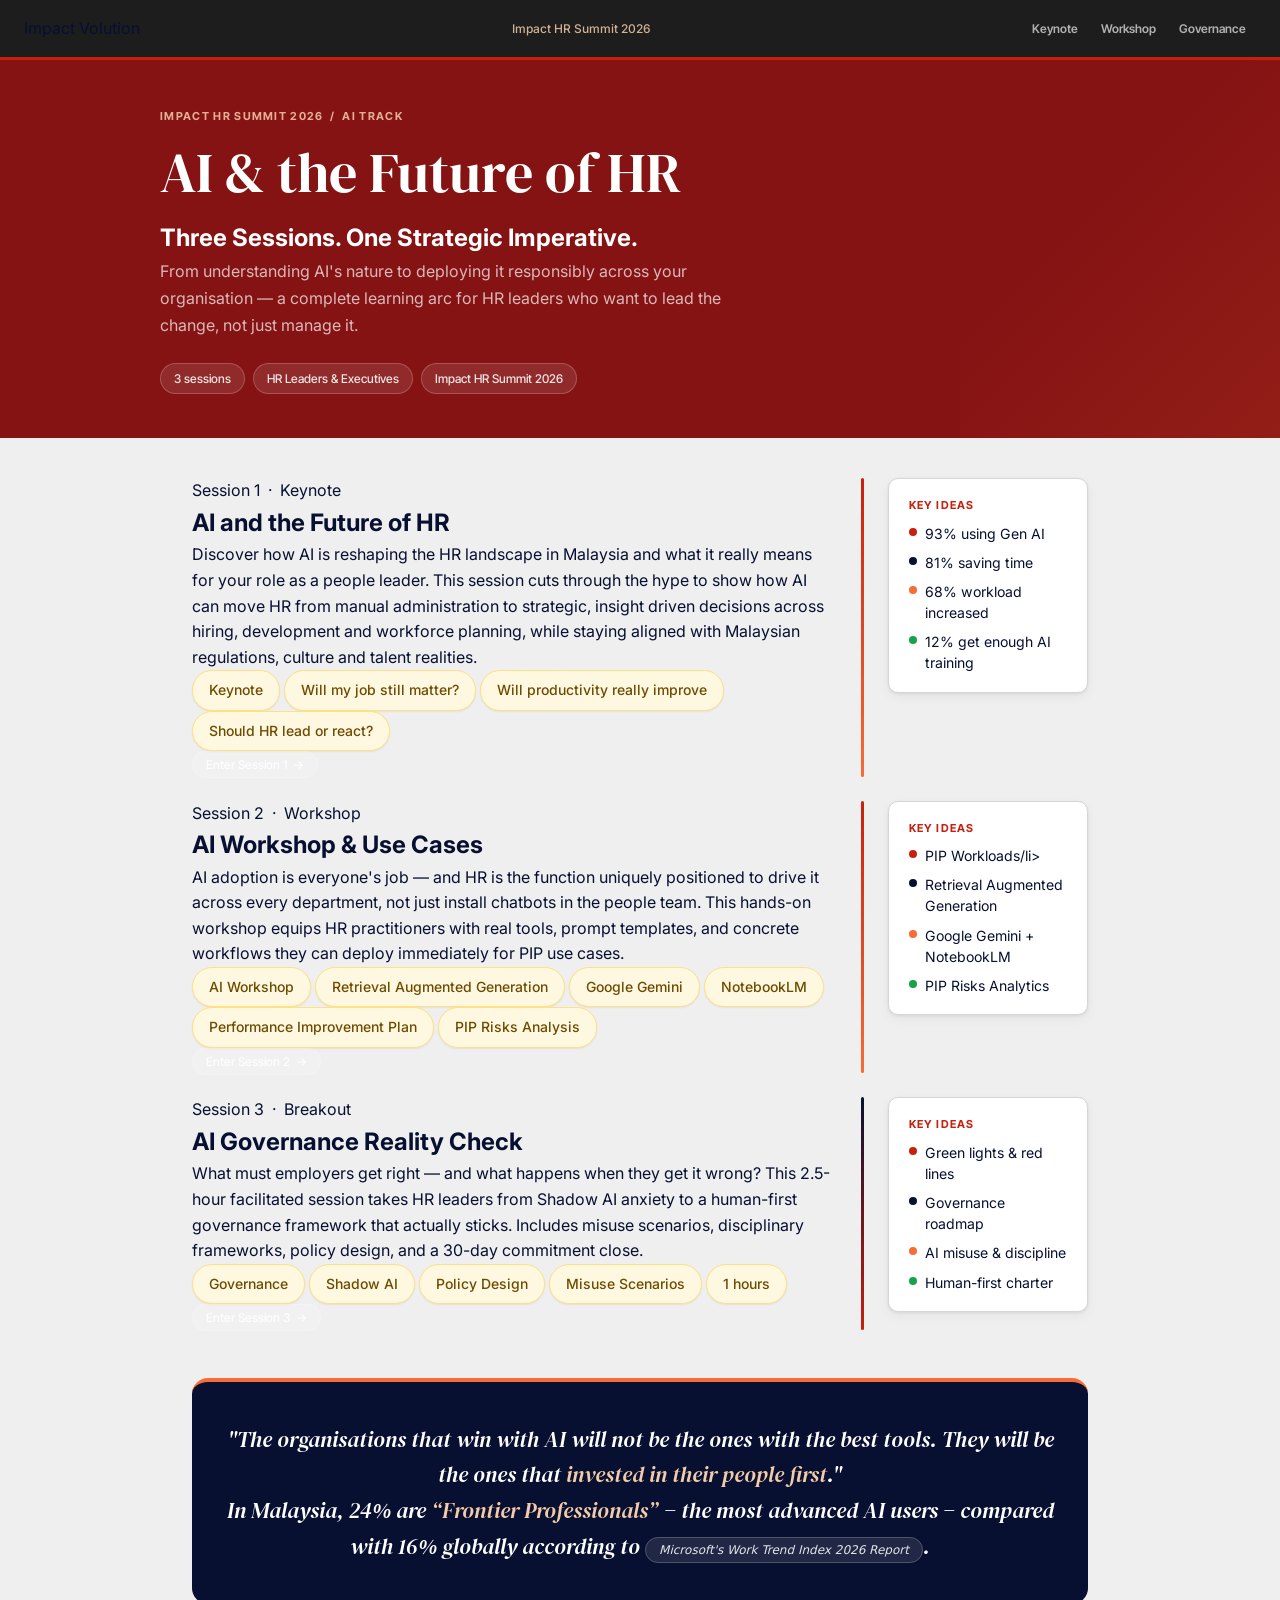
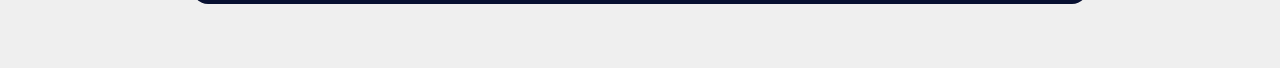
==== commit 22727c64: "Wrap session links in hero-chip spans" ====
--- a/index.html
+++ b/index.html
@@ -53,7 +53,7 @@
             <span class="card-chip">Will productivity really improve</span>
             <span class="card-chip">Should HR lead or react?</span>
           </div>
-          <a href="keynote-v2.html" class="enter-btn">Enter Session 1 &nbsp;→</a>
+          <span class="hero-chip"><a href="keynote-v2.html" class="enter-btn">Enter Session 1 &nbsp;→</a></span>
         </div>
         <div style="width:3px;align-self:stretch;background:linear-gradient(to bottom,var(--col-red),var(--col-orange));border-radius:2px;flex-shrink:0;" class="session-accent-bar"></div>
         <div style="width:200px;flex-shrink:0;display:flex;flex-direction:column;gap:0.75rem;">
@@ -85,7 +85,7 @@
             <span class="card-chip">Performance Improvement Plan</span>
             <span class="card-chip">PIP Risks Analysis</span>
           </div>
-          <a href="workshop.html" class="enter-btn">Enter Session 2 &nbsp;→</a>
+          <span class="hero-chip"><a href="workshop.html" class="enter-btn">Enter Session 2 &nbsp;→</a></span>
         </div>
         <div style="width:3px;align-self:stretch;background:linear-gradient(to bottom,var(--col-red),var(--col-orange));border-radius:2px;flex-shrink:0;" class="session-accent-bar"></div>
         <div style="width:200px;flex-shrink:0;display:flex;flex-direction:column;gap:0.75rem;">
@@ -116,7 +116,7 @@
             <span class="card-chip">Misuse Scenarios</span>
             <span class="card-chip">1 hours</span>
           </div>
-          <a href="https://webparts360-ai.github.io/impact-hr/governance.html" target="_blank" class="enter-btn external">Enter Session 3 &nbsp;→</a>
+          <span class="hero-chip"><a href="https://webparts360-ai.github.io/impact-hr/governance.html" target="_blank" class="enter-btn external">Enter Session 3 &nbsp;→</a></span>
         </div>
         <div style="width:3px;align-self:stretch;background:linear-gradient(to bottom,var(--col-navy),var(--col-red));border-radius:2px;flex-shrink:0;" class="session-accent-bar"></div>
         <div style="width:200px;flex-shrink:0;display:flex;flex-direction:column;gap:0.75rem;">
@@ -137,7 +137,7 @@
 
   <!-- Closing quote -->
   <div class="final-quote">
-    <p>"The organisations that win with AI will not be the ones with the best tools. They will be the ones that <span class="quote-accent">invested in their people first</span>."</br>In Malaysia, 24%  are <span class="quote-accent">“Frontier Professionals”</span> − the most advanced AI users − compared with 16% globally according to <a href="https://assets-c4akfrf5b4d3f4b7.z01.azurefd.net/assets/2026/05/2026_Work_Trend_Index_Annual_Report_070726_6a4e59bd9c9c3.pdf" target="_blank"><u>Microsoft's Work Trend Index 2026 Report</u></a>.</p>
+    <p>"The organisations that win with AI will not be the ones with the best tools. They will be the ones that <span class="quote-accent">invested in their people first</span>."</br>In Malaysia, 24%  are <span class="quote-accent">“Frontier Professionals”</span> − the most advanced AI users − compared with 16% globally according to <a href="https://assets-c4akfrf5b4d3f4b7.z01.azurefd.net/assets/2026/05/2026_Work_Trend_Index_Annual_Report_070726_6a4e59bd9c9c3.pdf" target="_blank"><span class="hero-chip">Microsoft's Work Trend Index 2026 Report</span></a>.</p>
   </div>
 
 </div>
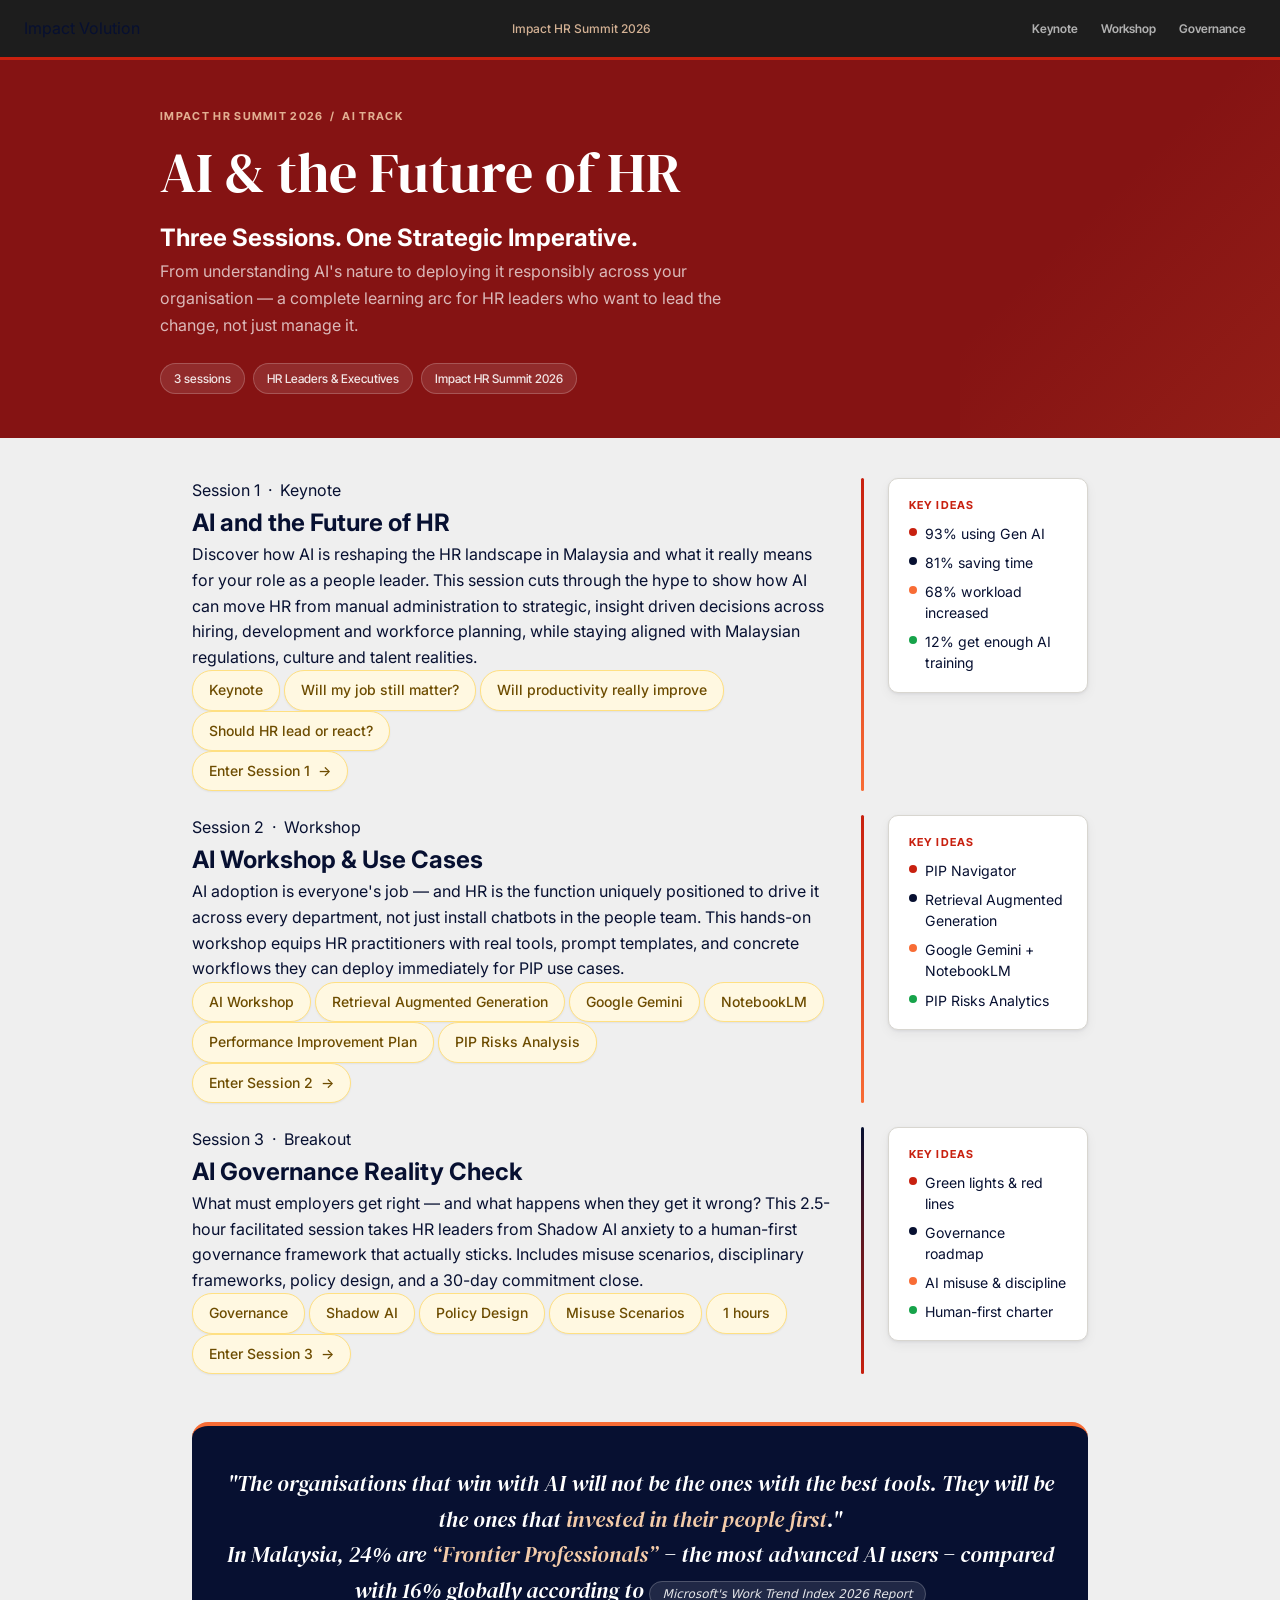
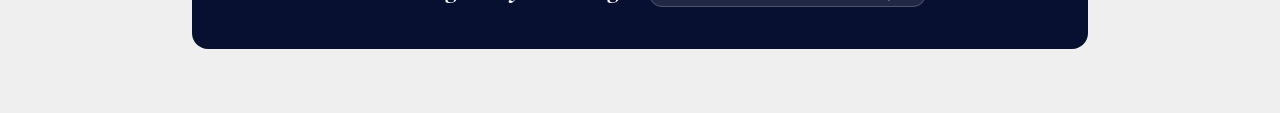
==== commit 2e202448: "Change hero-chip spans to card-chip spans" ====
--- a/index.html
+++ b/index.html
@@ -53,7 +53,7 @@
             <span class="card-chip">Will productivity really improve</span>
             <span class="card-chip">Should HR lead or react?</span>
           </div>
-          <span class="hero-chip"><a href="keynote-v2.html" class="enter-btn">Enter Session 1 &nbsp;→</a></span>
+          <span class="card-chip"><a href="keynote-v2.html" class="enter-btn">Enter Session 1 &nbsp;→</a></span>
         </div>
         <div style="width:3px;align-self:stretch;background:linear-gradient(to bottom,var(--col-red),var(--col-orange));border-radius:2px;flex-shrink:0;" class="session-accent-bar"></div>
         <div style="width:200px;flex-shrink:0;display:flex;flex-direction:column;gap:0.75rem;">
@@ -85,14 +85,14 @@
             <span class="card-chip">Performance Improvement Plan</span>
             <span class="card-chip">PIP Risks Analysis</span>
           </div>
-          <span class="hero-chip"><a href="workshop.html" class="enter-btn">Enter Session 2 &nbsp;→</a></span>
+          <span class="card-chip"><a href="workshop.html" class="enter-btn">Enter Session 2 &nbsp;→</a></span>
         </div>
         <div style="width:3px;align-self:stretch;background:linear-gradient(to bottom,var(--col-red),var(--col-orange));border-radius:2px;flex-shrink:0;" class="session-accent-bar"></div>
         <div style="width:200px;flex-shrink:0;display:flex;flex-direction:column;gap:0.75rem;">
           <div class="card-sm" style="margin-bottom:0;">
             <div class="eyebrow">Key Ideas</div>
             <ul class="pill-list" style="margin-top:.5rem;">
-              <li><span class="dot dot-red"></span>PIP Workloads/li>
+              <li><span class="dot dot-red"></span>PIP Navigator</li>
               <li><span class="dot dot-navy"></span>Retrieval Augmented Generation</li>
               <li><span class="dot dot-orange"></span>Google Gemini + NotebookLM</li>
               <li><span class="dot dot-green"></span>PIP Risks Analytics</li>
@@ -116,7 +116,7 @@
             <span class="card-chip">Misuse Scenarios</span>
             <span class="card-chip">1 hours</span>
           </div>
-          <span class="hero-chip"><a href="https://webparts360-ai.github.io/impact-hr/governance.html" target="_blank" class="enter-btn external">Enter Session 3 &nbsp;→</a></span>
+          <span class="card-chip"><a href="https://webparts360-ai.github.io/impact-hr/governance.html" target="_blank" class="enter-btn external">Enter Session 3 &nbsp;→</a></span>
         </div>
         <div style="width:3px;align-self:stretch;background:linear-gradient(to bottom,var(--col-navy),var(--col-red));border-radius:2px;flex-shrink:0;" class="session-accent-bar"></div>
         <div style="width:200px;flex-shrink:0;display:flex;flex-direction:column;gap:0.75rem;">
@@ -137,7 +137,7 @@
 
   <!-- Closing quote -->
   <div class="final-quote">
-    <p>"The organisations that win with AI will not be the ones with the best tools. They will be the ones that <span class="quote-accent">invested in their people first</span>."</br>In Malaysia, 24%  are <span class="quote-accent">“Frontier Professionals”</span> − the most advanced AI users − compared with 16% globally according to <a href="https://assets-c4akfrf5b4d3f4b7.z01.azurefd.net/assets/2026/05/2026_Work_Trend_Index_Annual_Report_070726_6a4e59bd9c9c3.pdf" target="_blank"><span class="hero-chip">Microsoft's Work Trend Index 2026 Report</span></a>.</p>
+    <p>"The organisations that win with AI will not be the ones with the best tools. They will be the ones that <span class="quote-accent">invested in their people first</span>."</br>In Malaysia, 24%  are <span class="quote-accent">“Frontier Professionals”</span> − the most advanced AI users − compared with 16% globally according to <a href="https://assets-c4akfrf5b4d3f4b7.z01.azurefd.net/assets/2026/05/2026_Work_Trend_Index_Annual_Report_070726_6a4e59bd9c9c3.pdf" target="_blank"><span class="hero-chip">Microsoft's Work Trend Index 2026 Report</span></a></p>
   </div>
 
 </div>
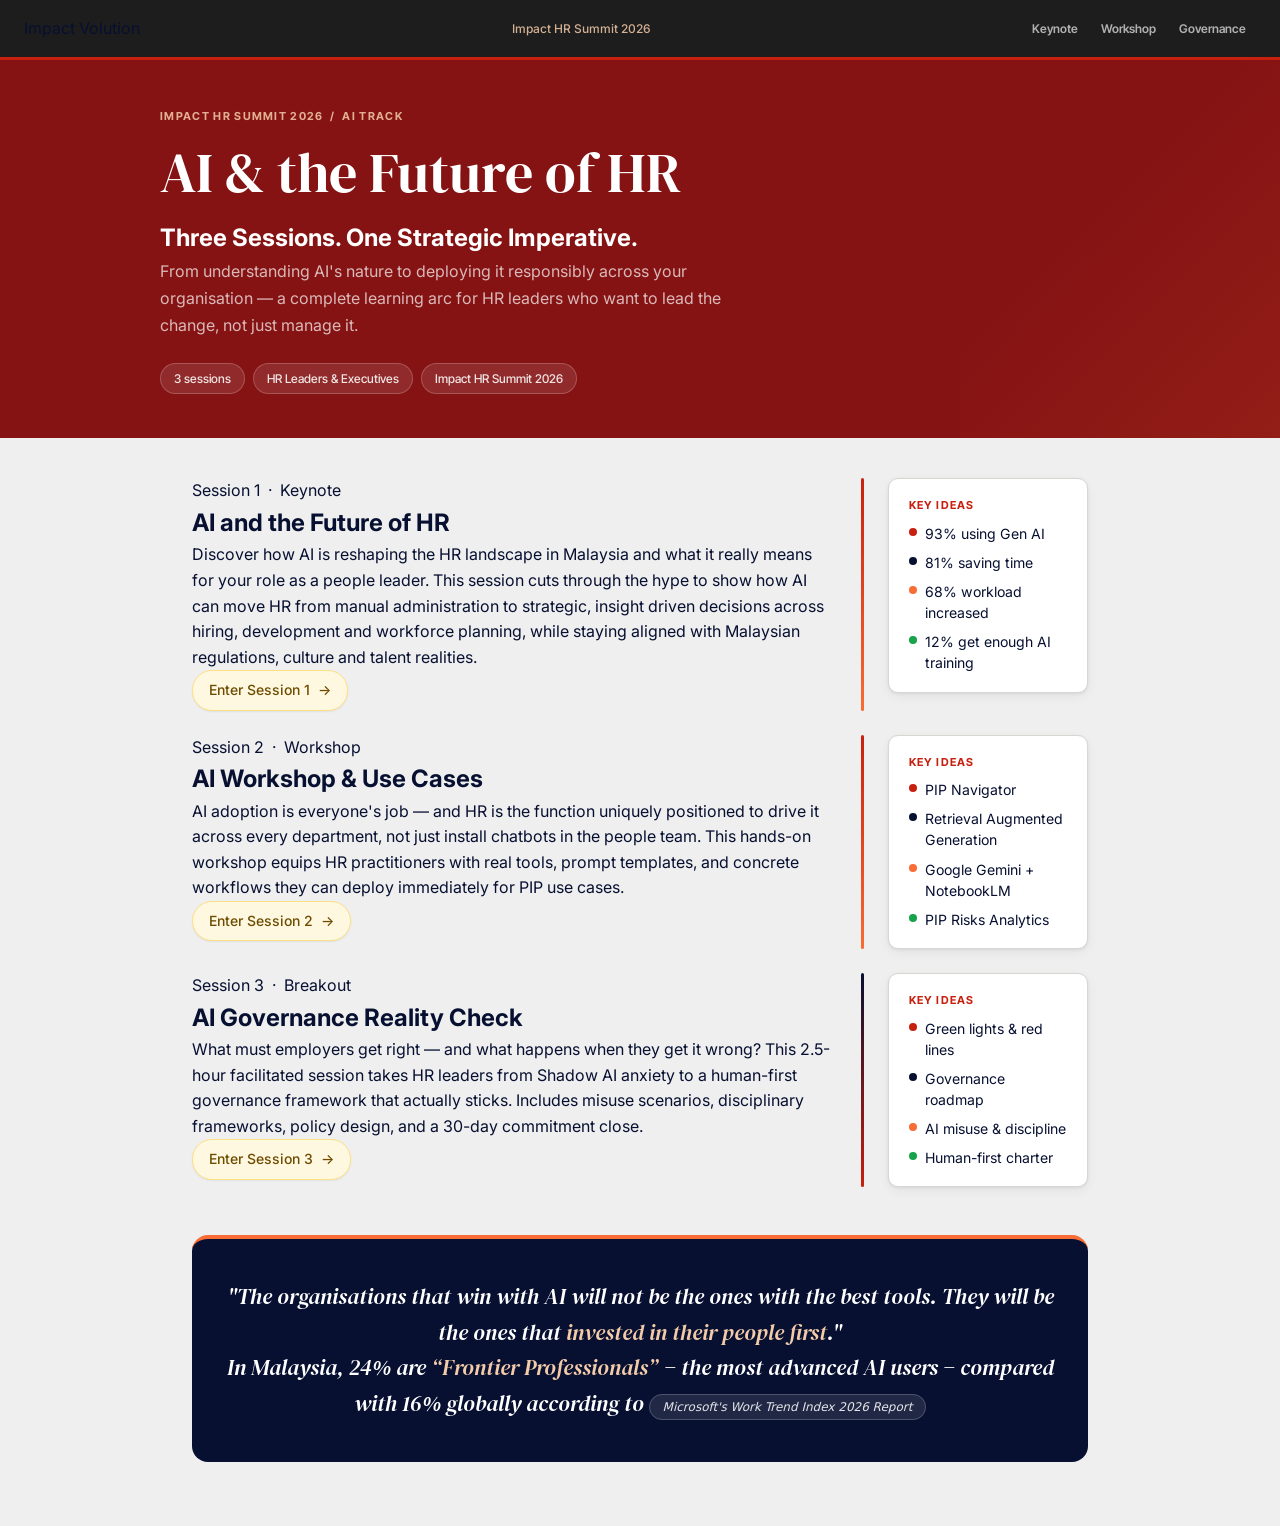
==== commit 234c3d28: "Clean up index.html by removing commented sessions Removed commented-out sections for session detail" ====
--- a/index.html
+++ b/index.html
@@ -47,12 +47,14 @@
           <div class="session-num">Session 1 &nbsp;·&nbsp; Keynote</div>
           <h2>AI and the Future of HR</h2>
           <p>Discover how AI is reshaping the HR landscape in Malaysia and what it really means for your role as a people leader. This session cuts through the hype to show how AI can move HR from manual administration to strategic, insight driven decisions across hiring, development and workforce planning, while staying aligned with Malaysian regulations, culture and talent realities.</p>
+         <!--
           <div class="card-chips">
             <span class="card-chip">Keynote</span>
             <span class="card-chip">Will my job still matter?</span>
             <span class="card-chip">Will productivity really improve</span>
             <span class="card-chip">Should HR lead or react?</span>
           </div>
+          -->
           <span class="card-chip"><a href="keynote-v2.html" class="enter-btn">Enter Session 1 &nbsp;→</a></span>
         </div>
         <div style="width:3px;align-self:stretch;background:linear-gradient(to bottom,var(--col-red),var(--col-orange));border-radius:2px;flex-shrink:0;" class="session-accent-bar"></div>
@@ -77,6 +79,7 @@
           <div class="session-num">Session 2 &nbsp;·&nbsp; Workshop</div>
           <h2>AI Workshop &amp; Use Cases</h2>
           <p>AI adoption is everyone's job — and HR is the function uniquely positioned to drive it across every department, not just install chatbots in the people team. This hands-on workshop equips HR practitioners with real tools, prompt templates, and concrete workflows they can deploy immediately for PIP use cases.</p>
+         <!--
           <div class="card-chips">
             <span class="card-chip">AI Workshop</span>
             <span class="card-chip">Retrieval Augmented Generation</span>
@@ -85,6 +88,7 @@
             <span class="card-chip">Performance Improvement Plan</span>
             <span class="card-chip">PIP Risks Analysis</span>
           </div>
+          -->
           <span class="card-chip"><a href="workshop.html" class="enter-btn">Enter Session 2 &nbsp;→</a></span>
         </div>
         <div style="width:3px;align-self:stretch;background:linear-gradient(to bottom,var(--col-red),var(--col-orange));border-radius:2px;flex-shrink:0;" class="session-accent-bar"></div>
@@ -109,6 +113,7 @@
           <div class="session-num">Session 3 &nbsp;·&nbsp; Breakout</div>
           <h2>AI Governance Reality Check</h2>
           <p>What must employers get right — and what happens when they get it wrong? This 2.5-hour facilitated session takes HR leaders from Shadow AI anxiety to a human-first governance framework that actually sticks. Includes misuse scenarios, disciplinary frameworks, policy design, and a 30-day commitment close.</p>
+<!--
           <div class="card-chips">
             <span class="card-chip">Governance</span>
             <span class="card-chip">Shadow AI</span>
@@ -116,6 +121,7 @@
             <span class="card-chip">Misuse Scenarios</span>
             <span class="card-chip">1 hours</span>
           </div>
+-->          
           <span class="card-chip"><a href="https://webparts360-ai.github.io/impact-hr/governance.html" target="_blank" class="enter-btn external">Enter Session 3 &nbsp;→</a></span>
         </div>
         <div style="width:3px;align-self:stretch;background:linear-gradient(to bottom,var(--col-navy),var(--col-red));border-radius:2px;flex-shrink:0;" class="session-accent-bar"></div>
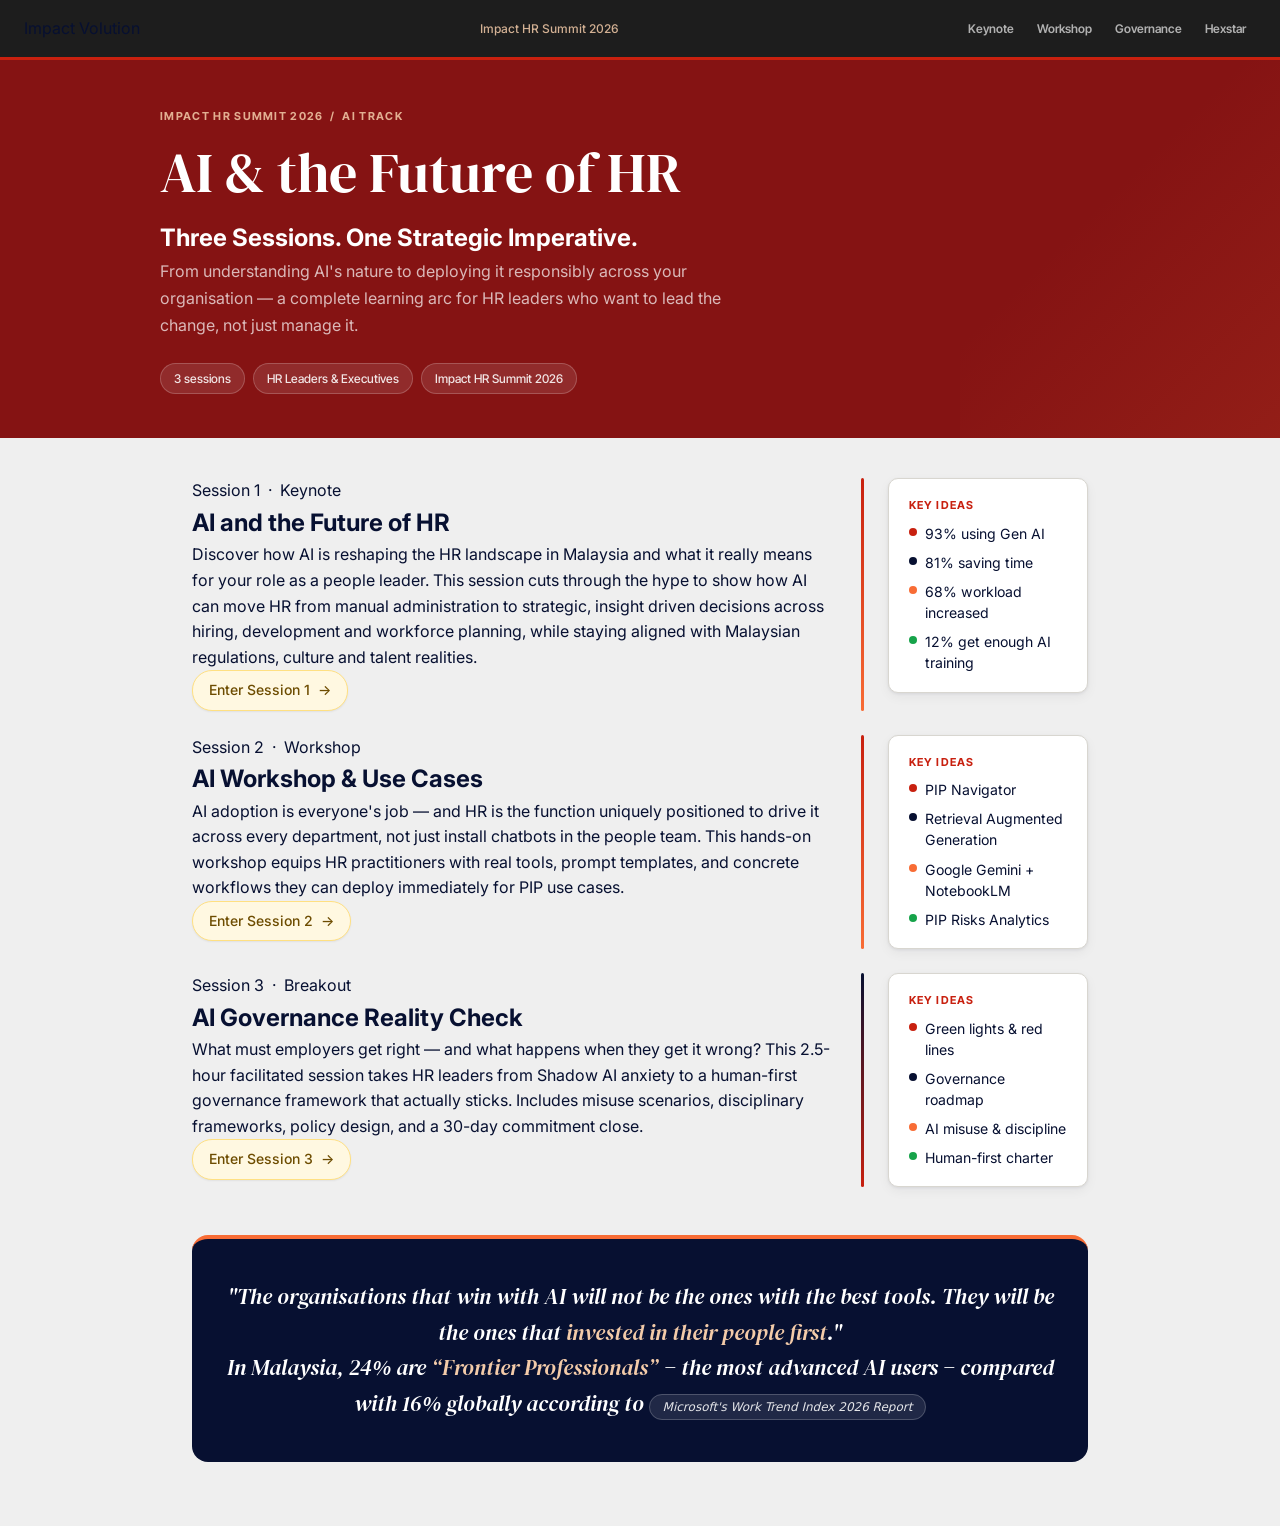
==== commit 78e7ea6d: "Add Hexstar link to navigation in index.html" ====
--- a/index.html
+++ b/index.html
@@ -16,7 +16,8 @@
   <div class="topbar-nav">
     <a href="keynote-v2.html">Keynote</a>
     <a href="workshop.html">Workshop</a>
-    <a href="governance.html">Governance</a>    
+    <a href="governance.html">Governance</a>
+    <a href="hextar.html">Hexstar</a> 
   </div>
 </nav>
 
